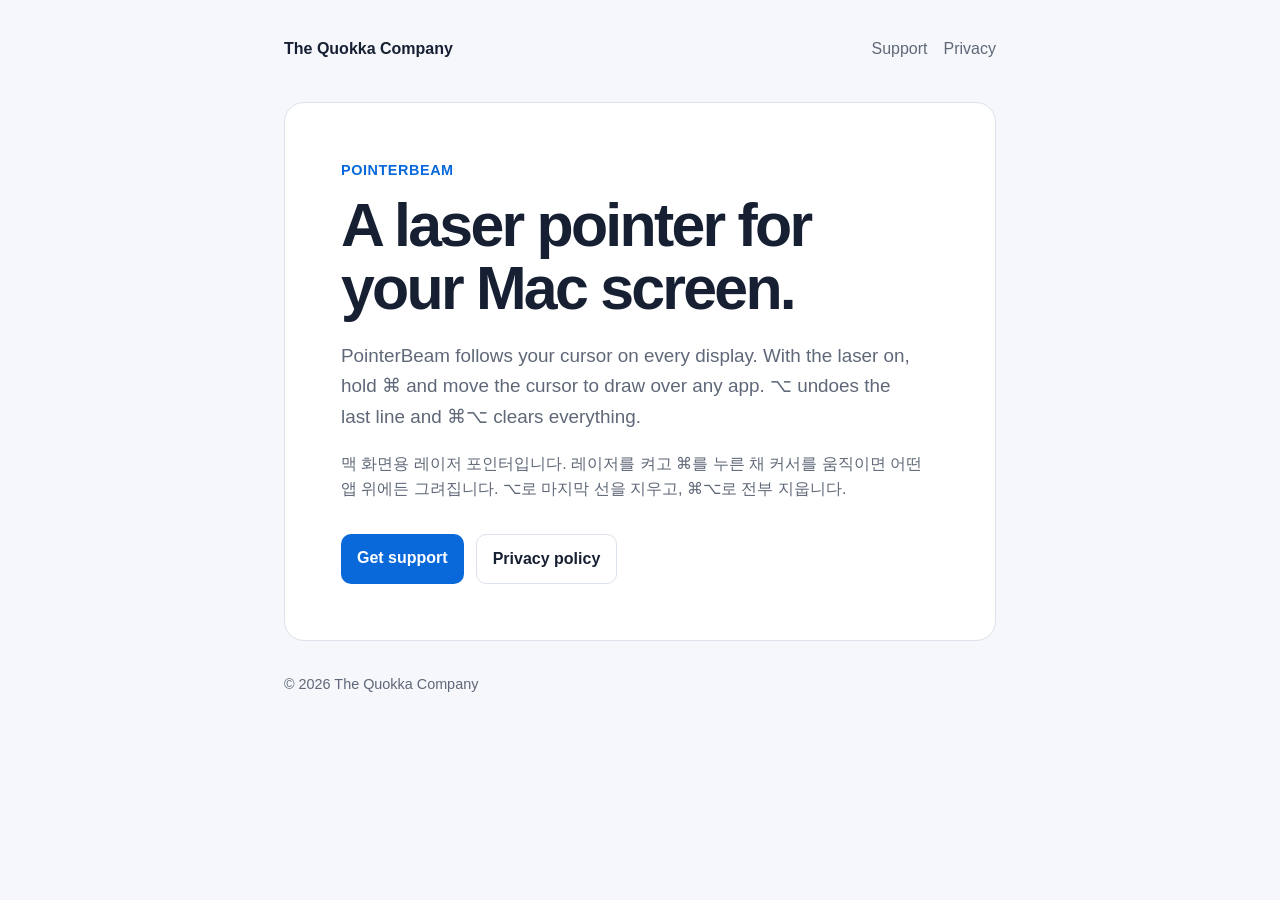
==== pointerbeam/index.html @ 954a7449 "PointerBeam 지원·개인정보 처리방침 페이지 추가 Co-Authored-By: Claude Opus 5.5 <noreply@anthropic.com>" ====
<!doctype html>
<html lang="en">
  <head>
    <meta charset="utf-8">
    <meta name="viewport" content="width=device-width, initial-scale=1">
    <meta name="description" content="PointerBeam is a laser pointer and on-screen drawing tool for Mac.">
    <title>PointerBeam — The Quokka Company</title>
    <link rel="stylesheet" href="../assets/style.css">
  </head>
  <body>
    <div class="shell">
      <header>
        <a class="brand" href="../">The Quokka Company</a>
        <nav><a href="support/">Support</a><a href="privacy/">Privacy</a></nav>
      </header>
      <main>
        <div class="eyebrow">PointerBeam</div>
        <h1>A laser pointer for your Mac screen.</h1>
        <p class="lead">PointerBeam follows your cursor on every display. With the laser on, hold ⌘ and move the cursor to draw over any app. ⌥ undoes the last line and ⌘⌥ clears everything.</p>
        <p lang="ko">맥 화면용 레이저 포인터입니다. 레이저를 켜고 ⌘를 누른 채 커서를 움직이면 어떤 앱 위에든 그려집니다. ⌥로 마지막 선을 지우고, ⌘⌥로 전부 지웁니다.</p>
        <div class="actions"><a class="button" href="support/">Get support</a><a class="button secondary" href="privacy/">Privacy policy</a></div>
      </main>
      <footer>© 2026 The Quokka Company</footer>
    </div>
  </body>
</html>
---- assets/style.css ----
:root {
  color-scheme: light dark;
  --ink: #172033;
  --muted: #5f6878;
  --line: #dce2eb;
  --surface: #ffffff;
  --canvas: #f5f7fb;
  --accent: #0969da;
}

* { box-sizing: border-box; }

body {
  margin: 0;
  background: var(--canvas);
  color: var(--ink);
  font-family: -apple-system, BlinkMacSystemFont, "Segoe UI", sans-serif;
  line-height: 1.6;
}

a { color: var(--accent); }

.shell { max-width: 760px; margin: 0 auto; padding: 24px; }

header {
  display: flex;
  justify-content: space-between;
  align-items: center;
  gap: 16px;
  padding: 12px 0 40px;
}

.brand { color: inherit; font-weight: 700; text-decoration: none; }

nav { display: flex; flex-wrap: wrap; gap: 16px; }
nav a { color: var(--muted); text-decoration: none; }

main, .card {
  background: var(--surface);
  border: 1px solid var(--line);
  border-radius: 20px;
}

main { padding: clamp(28px, 6vw, 56px); }

.eyebrow { color: var(--accent); font-size: .9rem; font-weight: 700; letter-spacing: .04em; text-transform: uppercase; }
h1 { font-size: clamp(2rem, 7vw, 3.8rem); letter-spacing: -.045em; line-height: 1.05; margin: 12px 0 20px; }
h2 { font-size: 1.25rem; margin-top: 40px; }
p, li { color: var(--muted); }
.lead { font-size: 1.18rem; max-width: 580px; }

.actions { display: flex; flex-wrap: wrap; gap: 12px; margin-top: 32px; }
.button { background: var(--accent); border-radius: 10px; color: white; display: inline-block; font-weight: 700; padding: 11px 16px; text-decoration: none; }
.button.secondary { background: transparent; border: 1px solid var(--line); color: var(--ink); }

.notice { background: color-mix(in srgb, var(--accent) 8%, transparent); border-radius: 12px; margin-top: 28px; padding: 16px; }
footer { color: var(--muted); font-size: .9rem; padding: 32px 0 8px; }

@media (prefers-color-scheme: dark) {
  :root { --ink: #eef2f8; --muted: #b5bdcb; --line: #313b4c; --surface: #182131; --canvas: #101722; --accent: #58a6ff; }
}

@media (max-width: 520px) {
  header { align-items: flex-start; flex-direction: column; padding-bottom: 24px; }
  main { border-radius: 16px; }
}
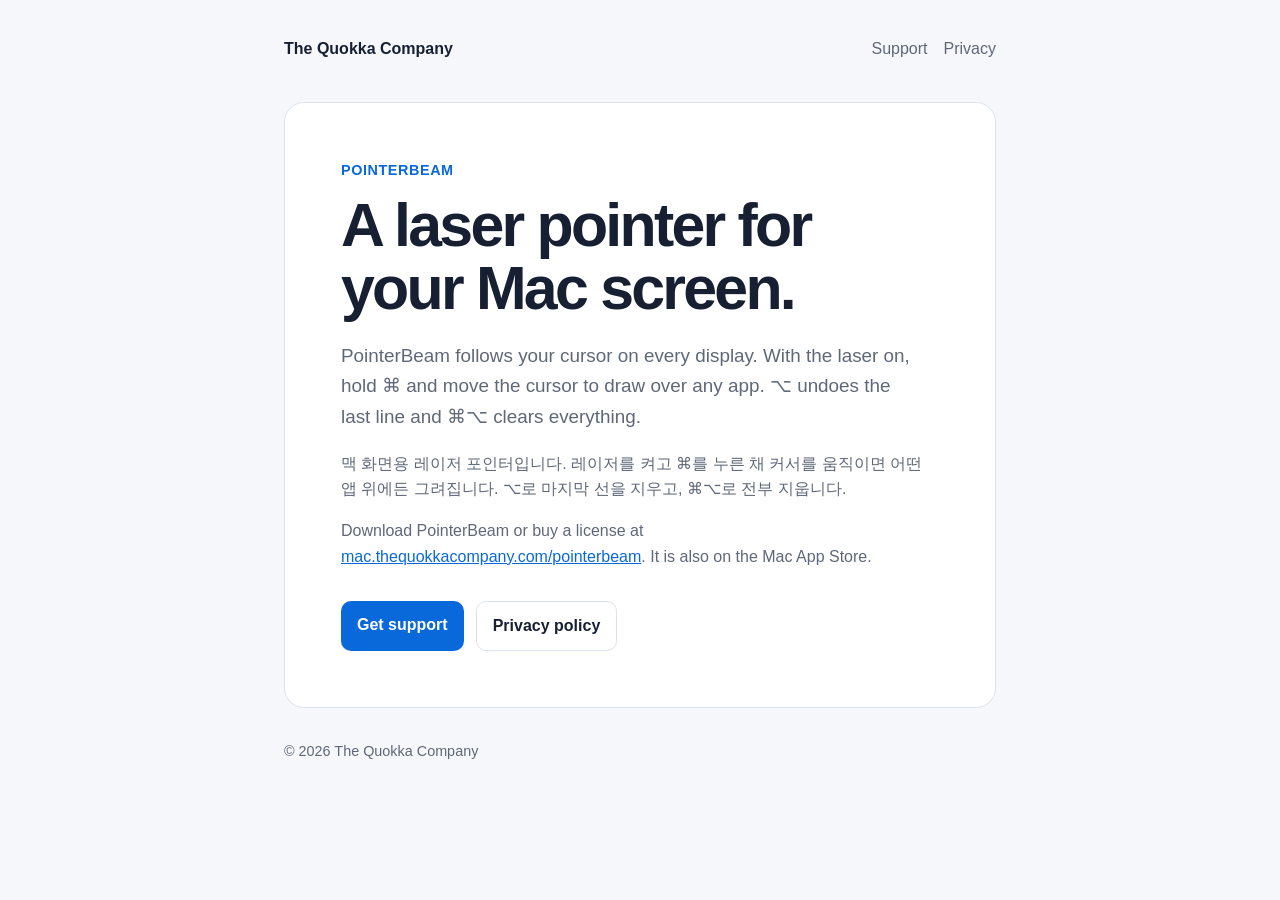
==== commit 8eeb8bcf: "Link to mac.thequokkacompany.com and tools.thequokkacompany.com" ====
--- a/pointerbeam/index.html
+++ b/pointerbeam/index.html
@@ -18,6 +18,7 @@
         <h1>A laser pointer for your Mac screen.</h1>
         <p class="lead">PointerBeam follows your cursor on every display. With the laser on, hold ⌘ and move the cursor to draw over any app. ⌥ undoes the last line and ⌘⌥ clears everything.</p>
         <p lang="ko">맥 화면용 레이저 포인터입니다. 레이저를 켜고 ⌘를 누른 채 커서를 움직이면 어떤 앱 위에든 그려집니다. ⌥로 마지막 선을 지우고, ⌘⌥로 전부 지웁니다.</p>
+        <p>Download PointerBeam or buy a license at <a href="https://mac.thequokkacompany.com/pointerbeam">mac.thequokkacompany.com/pointerbeam</a>. It is also on the Mac App Store.</p>
         <div class="actions"><a class="button" href="support/">Get support</a><a class="button secondary" href="privacy/">Privacy policy</a></div>
       </main>
       <footer>© 2026 The Quokka Company</footer>
